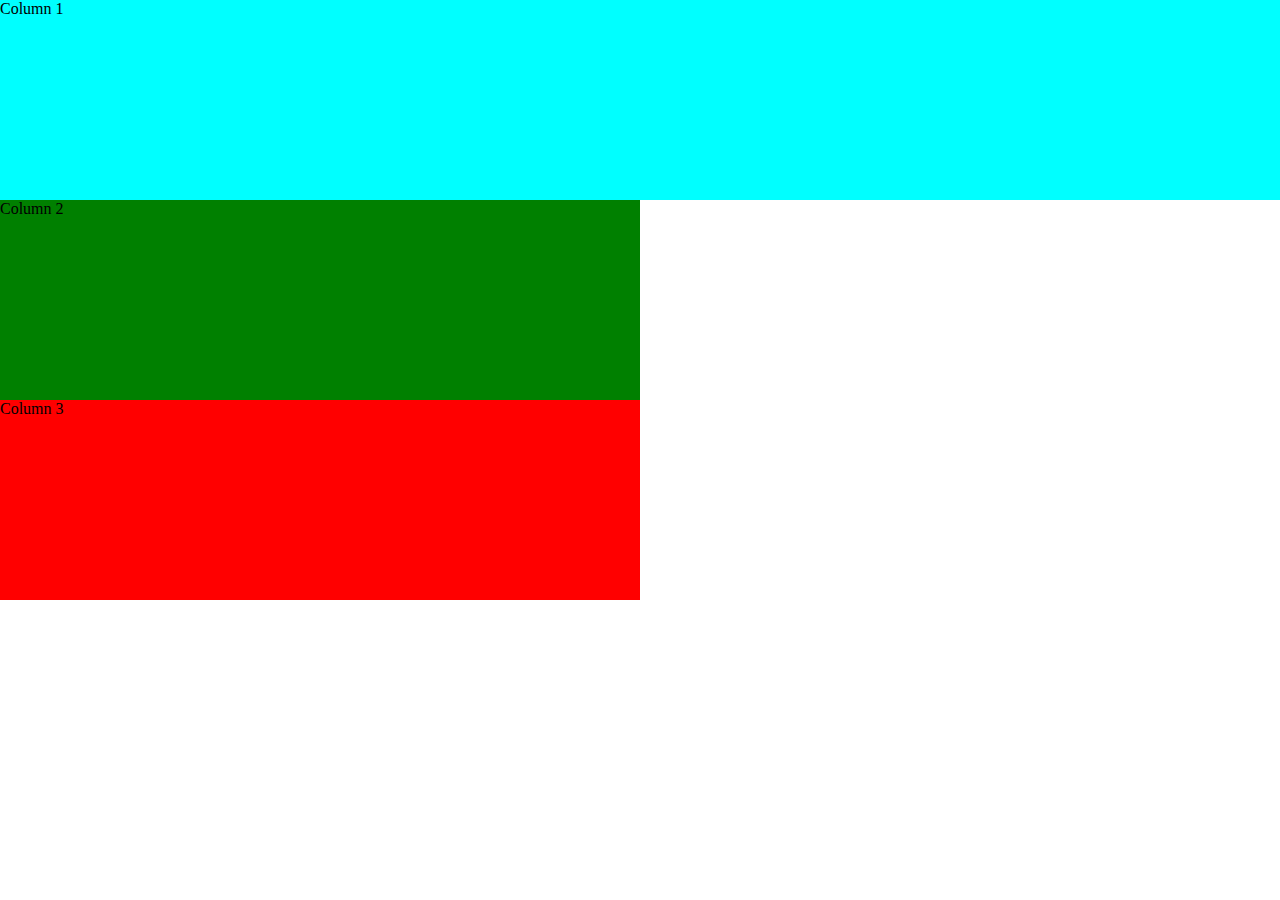
==== boot.html @ aea086d0 "Add" ====
<!DOCTYPE html>
<html lang="en">

<head>
    <meta charset="UTF-8">
    <meta http-equiv="X-UA-Compatible" content="IE=edge">
    <meta name="viewport" content="width=device-width, initial-scale=1.0">
    <link rel="preconnect" href="https://fonts.gstatic.com">
    <link href="https://fonts.googleapis.com/css2?family=Open+Sans:wght@300&display=swap" rel="stylesheet">
    <link rel="stylesheet" href="https://cdnjs.cloudflare.com/ajax/libs/font-awesome/5.15.3/css/all.min.css"
        integrity="sha512-iBBXm8fW90+nuLcSKlbmrPcLa0OT92xO1BIsZ+ywDWZCvqsWgccV3gFoRBv0z+8dLJgyAHIhR35VZc2oM/gI1w=="
        crossorigin="anonymous" />
    <link href="https://cdn.jsdelivr.net/npm/bootstrap@5.0.0-beta3/dist/css/bootstrap.min.css" rel="stylesheet"
        integrity="sha384-eOJMYsd53ii+scO/bJGFsiCZc+5NDVN2yr8+0RDqr0Ql0h+rP48ckxlpbzKgwra6" crossorigin="anonymous">
    <link rel="preconnect" href="https://fonts.gstatic.com">
    <link href="https://fonts.googleapis.com/css2?family=Lato&family=Roboto+Condensed:wght@700&display=swap">
    <link href="https://fonts.googleapis.com/css2?family=Fjalla+One&display=swap" rel="stylesheet">
    <link href="assets/css/style.css" rel="stylesheet">
    <title>GaSHi</title>
</head>

 
<body>

    <div class="container-md">
        <div class="row">
          <div class="col col-md-12">
            Column 1
          </div>
          <div class="col col-md-6 green">
            Column 2 
          </div>
          <div class="col col-md-6 red">
            Column 3
          </div>
          
        </div>
      </div>


    </body>
    
    </html>
---- assets/css/style.css ----
@import url('https://fonts.googleapis.com/css2?family=Open+Sans:wght@300&display=swap');
@import url('https://fonts.googleapis.com/css2?family=Lato&family=Roboto+Condensed:wght@700&display=swap');
@import url('https://fonts.googleapis.com/css2?family=Fjalla+One&display=swap');


* {
    border: 0;
    margin: 0;
    padding: 0;
    box-sizing: border-box;
}

body {
    background-color: black;
    background: url("assets/images/back1.jpg") no-repeat center center fixed; 
    -webkit-background-size: cover;
    -moz-background-size: cover;
    -o-background-size: cover;
    background-size: cover;
}

/*..........................................FORM*/

.form {
    margin-top: 200px;
    margin-left: 350px;
    position: absolute;
    
    color:rgb(192, 250, 250);
    background-color: rgba(240, 207, 208, 0.1);
    border: 1px solid white;

    box-sizing: border-box;
    width: 350px;
    height: 200px;   

    padding: 10px 0 10px 0;
 }

 .email, .name, .send {
    display: block;
    padding-left: 10px;
 }

 .legend {
     text-transform: uppercase;
     font-size: 100%;
     margin-left: 10px;
 }

 .send {
     margin-top: 15px;
     margin-left: 10px;
     background-color: rosybrown;
     opacity: 0.6;
     color:rgb(192, 250, 250);
     text-transform: uppercase;
     text-align: auto;
 }

 .send:hover {
    background-color: rosybrown;
    opacity: 0.9;
 }

 #name-field, #email-field {
     margin-left: 10px;
     background-color: rgb(192, 250, 250);
     opacity: 0.4;
     color: black;
 }

#menu {
    list-style-type: none;
    text-transform: uppercase;
    margin-right: 100px;
    position: fixed;
}

#menu li {
    float: right;
}

#menu a {
    text-decoration: none;
    color: rgb(192, 250, 250);
    letter-spacing: 4px;
    margin-left: 20px;
    font-weight: 100;
    font-size: 100%;
    font-family: 'Fjalla One', sans-serif;
    display: inline-block;
}

 #active {
    border-bottom: 1px solid rgb(192, 250, 250);
}

#menu a:hover {
   color: rosybrown;
}

.mobile {
    display: none;
}

/*..................................ALBUM COVER*/

#album-cover {
    background-color: rgba(240, 207, 208, 0.3);

    font-size: 140%;
    text-transform: uppercase;
    letter-spacing: 3px;
    text-align: center;

    width: 200px;
    height: 200px;
    padding-top: 50px;
    padding-bottom: 30px;
    padding-left: auto;
    padding-right: auto;
    margin: 0;
    border-radius: 50%;

    position: fixed;

    bottom: 20px;
    right: 90px;

    animation-name: gashi-zoom;
    animation-fill-mode: forwards;
    animation-duration: 4s;
}

@keyframes gashi-zoom {
    from {
        transform: scale(0);
    }

    to {
        transform: scale(1);
    }
}

span {
    color: white;
    font-weight: bolder;
}


/*...................................GALLERY*/

.horizontal-slider {
    display: block;
    width: 50%;
    overflow-x: scroll;
    margin-top: 150px;
    box-sizing: border-box;
    position: fixed;
    margin-left: 350px;
    align-items: center;
}

.slider-container {
    display: block;
    white-space: nowrap;
}

.item {
    display: inline-block;
    margin-right: 10px;
}

.item img {
    width: 300px;
    height: 400px;
    object-fit: cover;
}

.item-14 {
    margin-right: 0;
}

.horizontal_slider::-webkit-scrollbar {
    scrollbar-width: 5px;
  }
   
.horizontal_slider::-webkit-scrollbar-track {
    background: rosybrown;
  }
  
.horizontal_slider::-webkit-scrollbar-thumb {
    background: rgb(192, 250, 250);
  }
  
.horizontal_slider::-webkit-scrollbar-thumb:hover {
    background: rgb(240, 207, 208);
  }


/*.........................................TOUR*/

#tour {
    margin-left: 250px;
    margin-top: 100px;
    padding-left: 20px;
    padding-top: 20px;
    padding-bottom: 20px;
    
    color:rgb(192, 250, 250);
    
    position: fixed;
    overflow-y: auto;

    box-sizing: border-box;
    width: 7000px;
    height: 400px;  
    
    text-transform: uppercase;
}

    

.date, .venue, .city {
    display: inline-block;
    padding-right: 30px;
    padding-left: 30px;
    padding-top: 30px;
    background-color: rgba(240, 207, 208, 0.1);
    font-family: 'Fjalla One', sans-serif;
    letter-spacing: 3px;
    border-radius: 5%;
   
}


/*.....................................SCROLLBAR*/

::-webkit-scrollbar {
    width: 5px;
  }
  
  ::-webkit-scrollbar-track {
    background: rosybrown;
  }
  
  ::-webkit-scrollbar-thumb {
    background: rgb(192, 250, 250);
  }
  
  ::-webkit-scrollbar-thumb:hover {
    background: rgb(240, 207, 208);
  }


/*.......................................FOOTER*/


footer {
    
   position:fixed;
   bottom:0;
   width:100%;
   height:80px;
   text-align: center;
}


.foot li {
    color: rgb(192, 250, 250);
    display: inline-block;
    text-decoration: none;
    padding: 20px;
}

.foot a {
    text-decoration: none;
    color: rgb(192, 250, 250);
}

.foot i {
    font-size: 100%;
}



/*.......................................@MEDIA*/

@media screen and (max-width: 1396px) {
    body {
     background: url("assets/images/back3.jpg") no-repeat center center fixed; 
    -webkit-background-size: cover;
    -moz-background-size: cover;
    -o-background-size: cover;
     background-size: cover;
    }

    #album-cover {
        display: none;
    }
  
    .form {
        margin-top: 100px;
        margin-left: 350px;
        position: absolute;
    }

    .box {
        margin-left: 40px;
        margin-right: 40px;
        margin-top: 40px;
    }
    
    .box img {
        width: 700px;
        height: auto;
        object-fit: cover;
    }
}


@media screen and (max-width: 943px) {

    #album-cover {
        display: none;
    }

    .form {
        display: none;
    }

    .item {
        display: block;
        margin-bottom: 10px;
    }
    
    .item img {
        width: 300px;
        height: 400px;
        object-fit: cover;
    }

    .mobile-gallery {
    display: block;
    width: 80%;
    overflow-y: scroll;
    margin-top: 150px;
    box-sizing: border-box;
    position: absolute;
    margin-left: 50px;
    margin-right: 50px;
    align-items: center;
    width: 80vw;
}

    .item {
        display: block;
        margin-right: 10px;
    }

    ::-webkit-scrollbar {
        display: none;
      }
}

@media screen and (max-width: 800px) {
    body {
    background-color: black;
    background: url("assets/images/back2.jpg") no-repeat center center fixed; 
    -webkit-background-size: cover;
    -moz-background-size: cover;
    -o-background-size: cover;
     background-size: cover;
    }

    #menu li {
        float: right;
    }

    #menu a {
        font-size: 110%;
        letter-spacing: 2px;
        margin-left: 5px;
        padding-top: 15%;
        display: inline-block;
    }

    #album-cover {
        display: none;
    }

    .horizontal-slider {
        display: none;
    }

    .mobile-gallery {
        display: block;
        width: 100%;
        overflow-y: scroll;
        margin-top: 50px;
        box-sizing: border-box;
        position: absolute;
        margin-left: 50px;
        margin-right: 50px;
        align-items: center;
        width: 80vw;
    }
    
    .item {
        display: block;
        margin-right: 10px;
    }

    ::-webkit-scrollbar {
        display: none;
    }
    }


/*............BOOT............*/

.container-md {
    
    border:0;
    margin: 0;
    padding: 0;
}

.row {
    display: inline;
}

.col {
    border: 1px;
    background-color: aqua;
    height: 200px;
    width: 50%;
    display: block;
}

.col-md-12 {
    width: 100%;
}

.red {
    background-color: red;
    width: auto;
}

.green {
    width: 100%;
    background-color: green;
}


@media screen and (min-width: 800px) {
    .row {
        display: inline;
    }

    .green {
        width: 50%;
}
    .red {
        width: 50%;
    
    }


    }
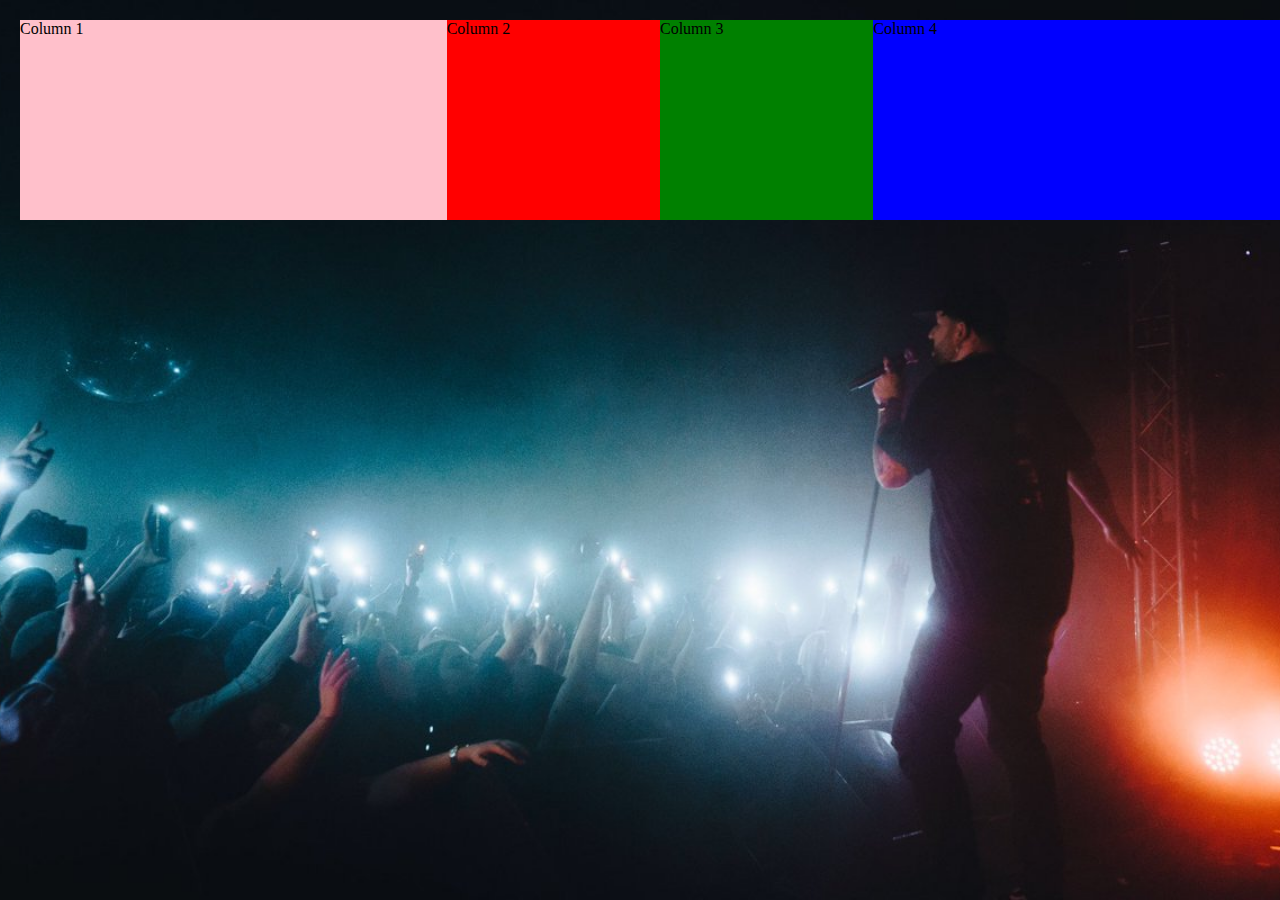
==== commit 4ed62859: "Add new layout" ====
--- a/boot.html
+++ b/boot.html
@@ -22,21 +22,28 @@
  
 <body>
 
-    <div class="container-md">
+    
+<header>
+    
+</header>
+
+    <div class="container-lg no-gutters">
         <div class="row">
-          <div class="col col-md-12">
+          <div class="col col-lg-12 col-md-12 one">
             Column 1
           </div>
-          <div class="col col-md-6 green">
+          <div class="col col-lg-6 col-md-6  two">
             Column 2 
           </div>
-          <div class="col col-md-6 red">
+          <div class="col col-lg-6 col-md-6 three">
             Column 3
           </div>
-          
+          <div class="col col-lg-12 col-md-12 four">
+            Column 4
+            </div>
         </div>
-      </div>
-
+    </div>
+     
 
     </body>
     
--- a/assets/css/style.css
+++ b/assets/css/style.css
@@ -12,7 +12,7 @@
 
 body {
     background-color: black;
-    background: url("assets/images/back1.jpg") no-repeat center center fixed; 
+    background: url("../images/back1.jpg") no-repeat center center fixed; 
     -webkit-background-size: cover;
     -moz-background-size: cover;
     -o-background-size: cover;
@@ -69,6 +69,9 @@
      opacity: 0.4;
      color: black;
  }
+
+
+/*......................................NAV BAR*/
 
 #menu {
     list-style-type: none;
@@ -100,9 +103,6 @@
    color: rosybrown;
 }
 
-.mobile {
-    display: none;
-}
 
 /*..................................ALBUM COVER*/
 
@@ -287,140 +287,11 @@
 
 /*.......................................@MEDIA*/
 
-@media screen and (max-width: 1396px) {
-    body {
-     background: url("assets/images/back3.jpg") no-repeat center center fixed; 
-    -webkit-background-size: cover;
-    -moz-background-size: cover;
-    -o-background-size: cover;
-     background-size: cover;
-    }
-
-    #album-cover {
-        display: none;
-    }
-  
-    .form {
-        margin-top: 100px;
-        margin-left: 350px;
-        position: absolute;
-    }
-
-    .box {
-        margin-left: 40px;
-        margin-right: 40px;
-        margin-top: 40px;
-    }
-    
-    .box img {
-        width: 700px;
-        height: auto;
-        object-fit: cover;
-    }
-}
-
-
-@media screen and (max-width: 943px) {
-
-    #album-cover {
-        display: none;
-    }
-
-    .form {
-        display: none;
-    }
-
-    .item {
-        display: block;
-        margin-bottom: 10px;
-    }
-    
-    .item img {
-        width: 300px;
-        height: 400px;
-        object-fit: cover;
-    }
-
-    .mobile-gallery {
-    display: block;
-    width: 80%;
-    overflow-y: scroll;
-    margin-top: 150px;
-    box-sizing: border-box;
-    position: absolute;
-    margin-left: 50px;
-    margin-right: 50px;
-    align-items: center;
-    width: 80vw;
-}
-
-    .item {
-        display: block;
-        margin-right: 10px;
-    }
-
-    ::-webkit-scrollbar {
-        display: none;
-      }
-}
-
-@media screen and (max-width: 800px) {
-    body {
-    background-color: black;
-    background: url("assets/images/back2.jpg") no-repeat center center fixed; 
-    -webkit-background-size: cover;
-    -moz-background-size: cover;
-    -o-background-size: cover;
-     background-size: cover;
-    }
-
-    #menu li {
-        float: right;
-    }
-
-    #menu a {
-        font-size: 110%;
-        letter-spacing: 2px;
-        margin-left: 5px;
-        padding-top: 15%;
-        display: inline-block;
-    }
-
-    #album-cover {
-        display: none;
-    }
-
-    .horizontal-slider {
-        display: none;
-    }
-
-    .mobile-gallery {
-        display: block;
-        width: 100%;
-        overflow-y: scroll;
-        margin-top: 50px;
-        box-sizing: border-box;
-        position: absolute;
-        margin-left: 50px;
-        margin-right: 50px;
-        align-items: center;
-        width: 80vw;
-    }
-    
-    .item {
-        display: block;
-        margin-right: 10px;
-    }
-
-    ::-webkit-scrollbar {
-        display: none;
-    }
-    }
 
 
 /*............BOOT............*/
 
-.container-md {
+.container-lg {
     
     border:0;
     margin: 0;
@@ -432,41 +303,72 @@
 }
 
 .col {
-    border: 1px;
-    background-color: aqua;
+    background-color: rgba(177, 245, 245, 0,9);
+    z-index: 1;
     height: 200px;
     width: 50%;
     display: block;
 }
 
-.col-md-12 {
+.one {
     width: 100%;
-}
-
-.red {
+    background-color: pink;
+}
+
+.two {
     background-color: red;
-    width: auto;
-}
-
-.green {
+    width: 100%;
+}
+
+.three {
     width: 100%;
     background-color: green;
 }
 
+.four {
+    width: 100%;
+    background-color: blue;
+}
+
 
 @media screen and (min-width: 800px) {
     .row {
-        display: inline;
-    }
-
-    .green {
+        display: flex;
+        width: 100vw;
+    }
+
+    .row .one {
+        width: 100%;
+        background-color: pink;
+        
+    }
+    
+    .row .two {
+        background-color: red;
         width: 50%;
-}
-    .red {
+        
+       
+    }
+    
+    .row .three {
         width: 50%;
-    
-    }
-
-
-    }
-
+        background-color: green;
+        
+    }
+    
+    .row .four {
+        width: 100%;
+        background-color: blue;
+        
+    }
+
+    .container-lg {
+        margin: 20px;
+        border: 0;
+        padding: 0; 
+      
+    }
+
+
+    }
+
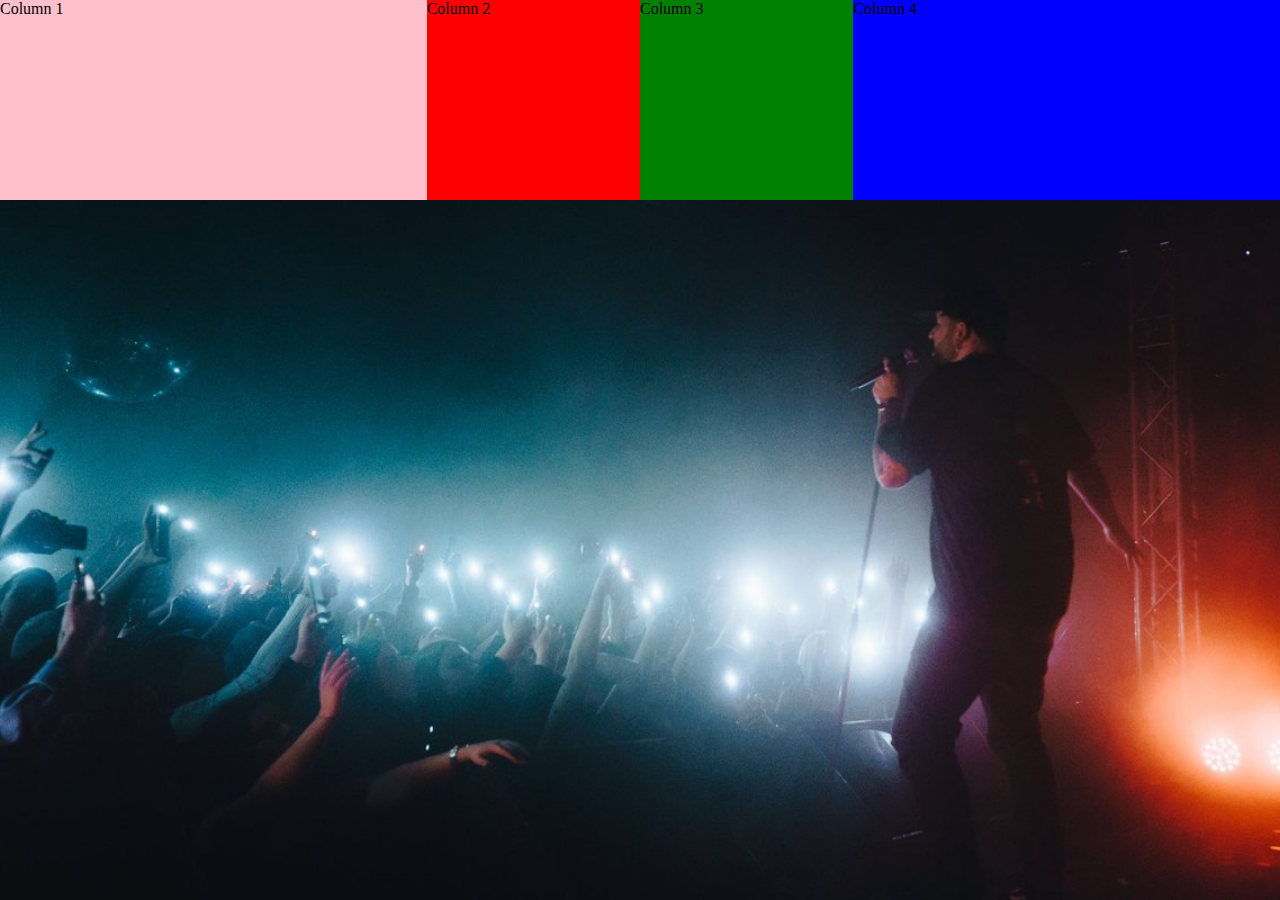
==== commit 805da45d: "Add and style menu" ====
--- a/boot.html
+++ b/boot.html
@@ -27,7 +27,7 @@
     
 </header>
 
-    <div class="container-lg no-gutters">
+    <div class="container no-gutters">
         <div class="row">
           <div class="col col-lg-12 col-md-12 one">
             Column 1
--- a/assets/css/style.css
+++ b/assets/css/style.css
@@ -291,7 +291,7 @@
 
 /*............BOOT............*/
 
-.container-lg {
+.container {
     
     border:0;
     margin: 0;
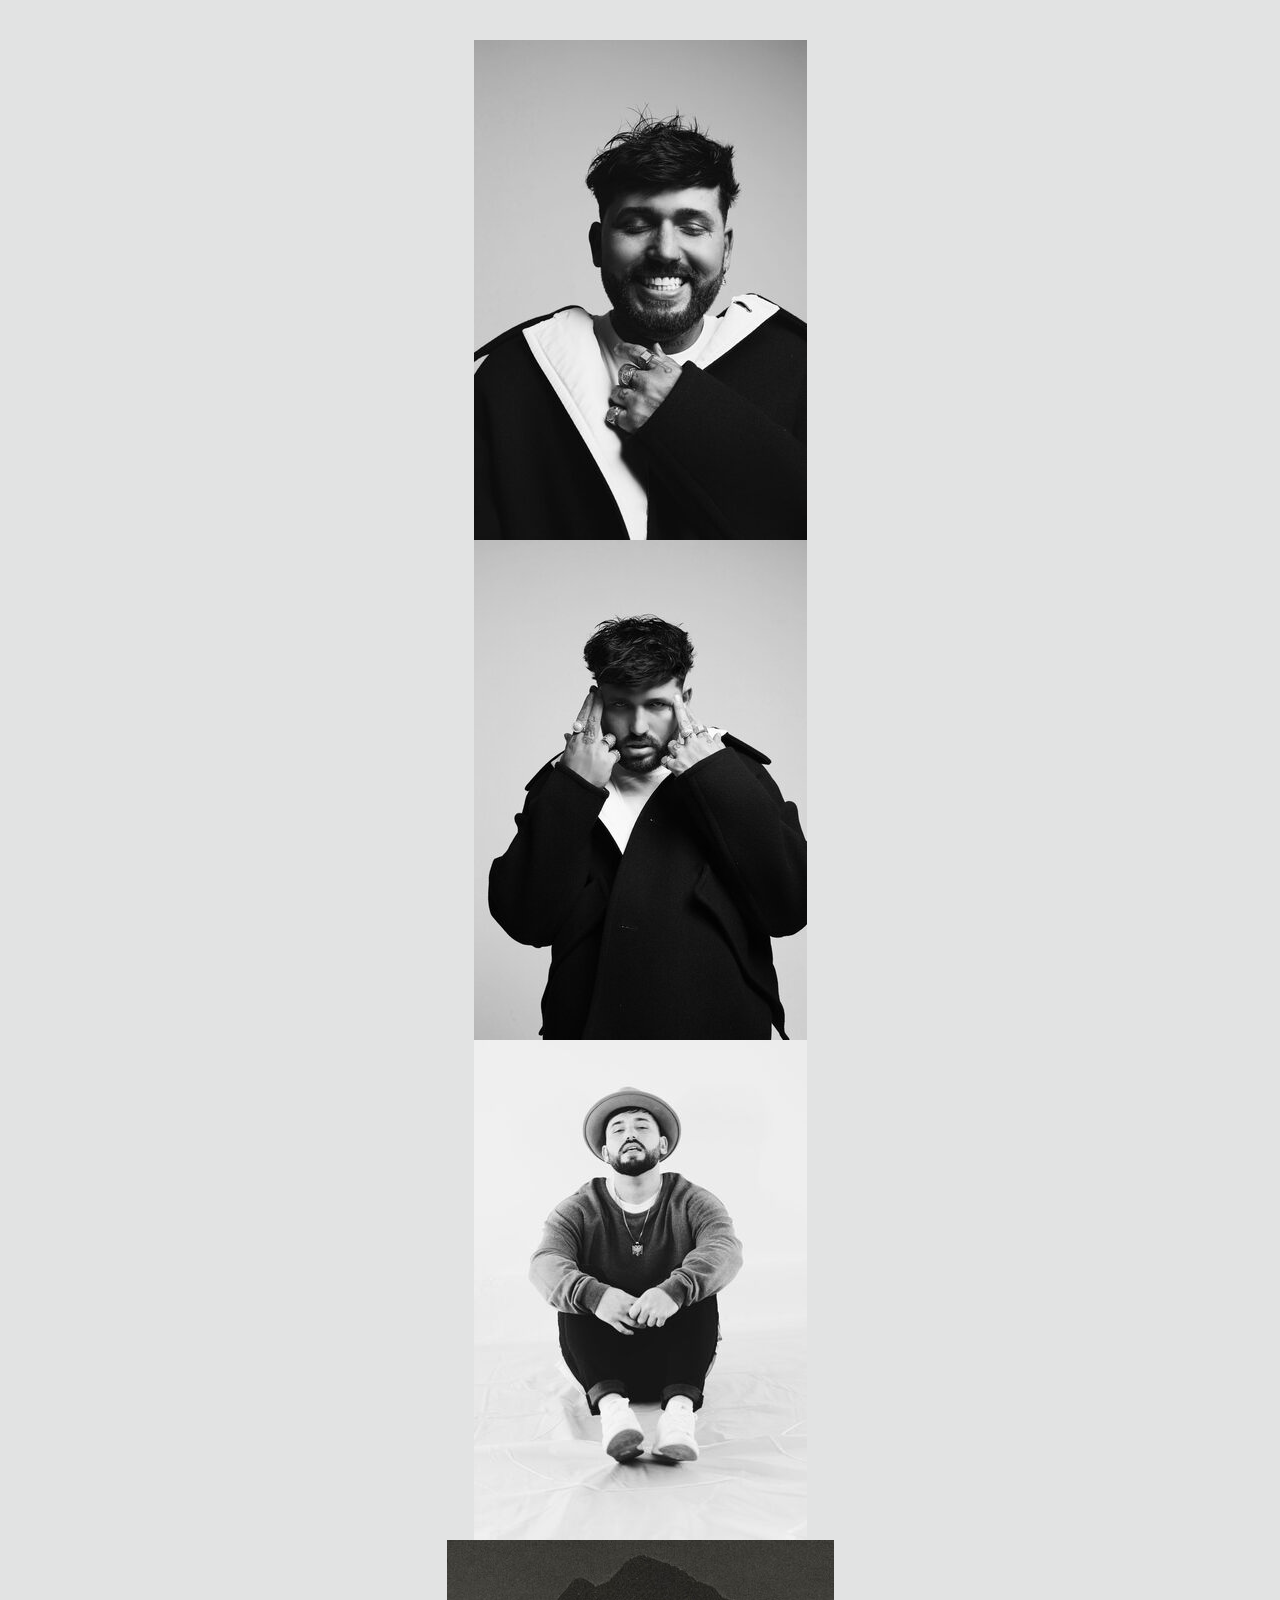
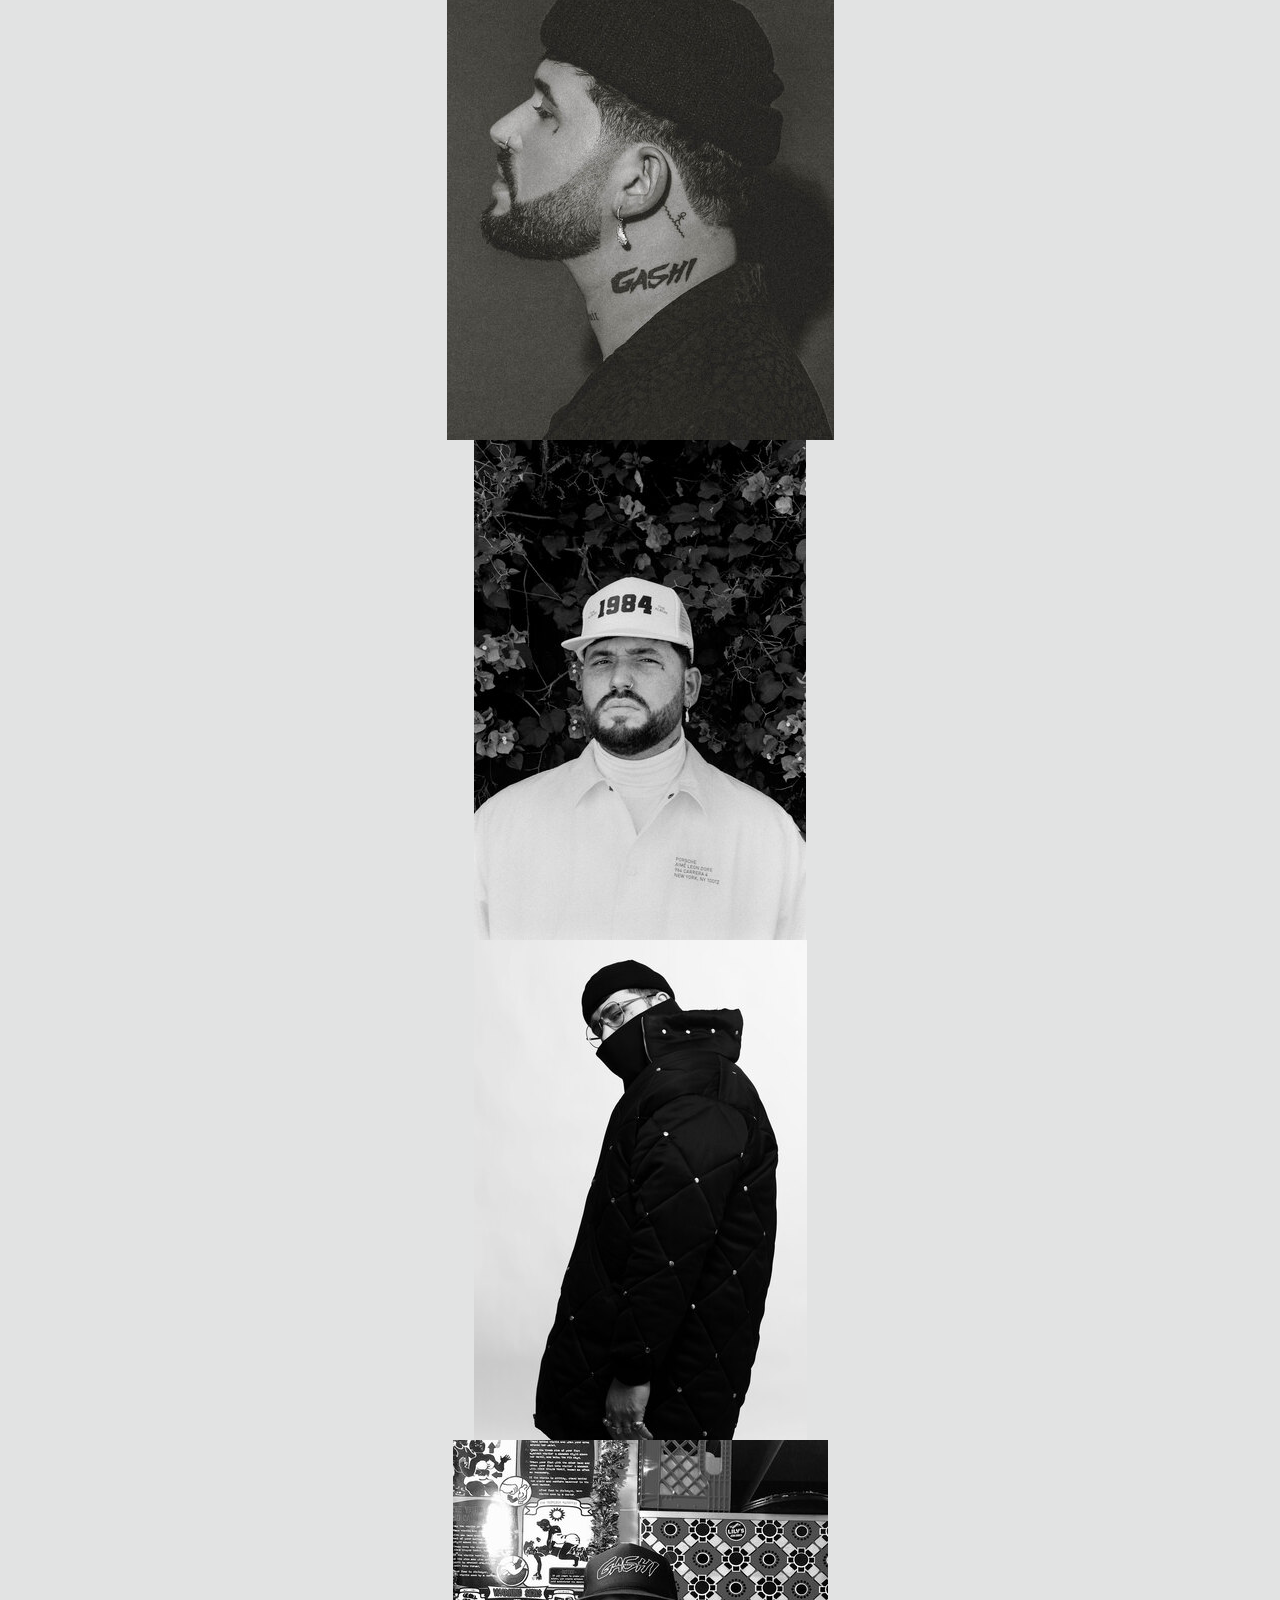
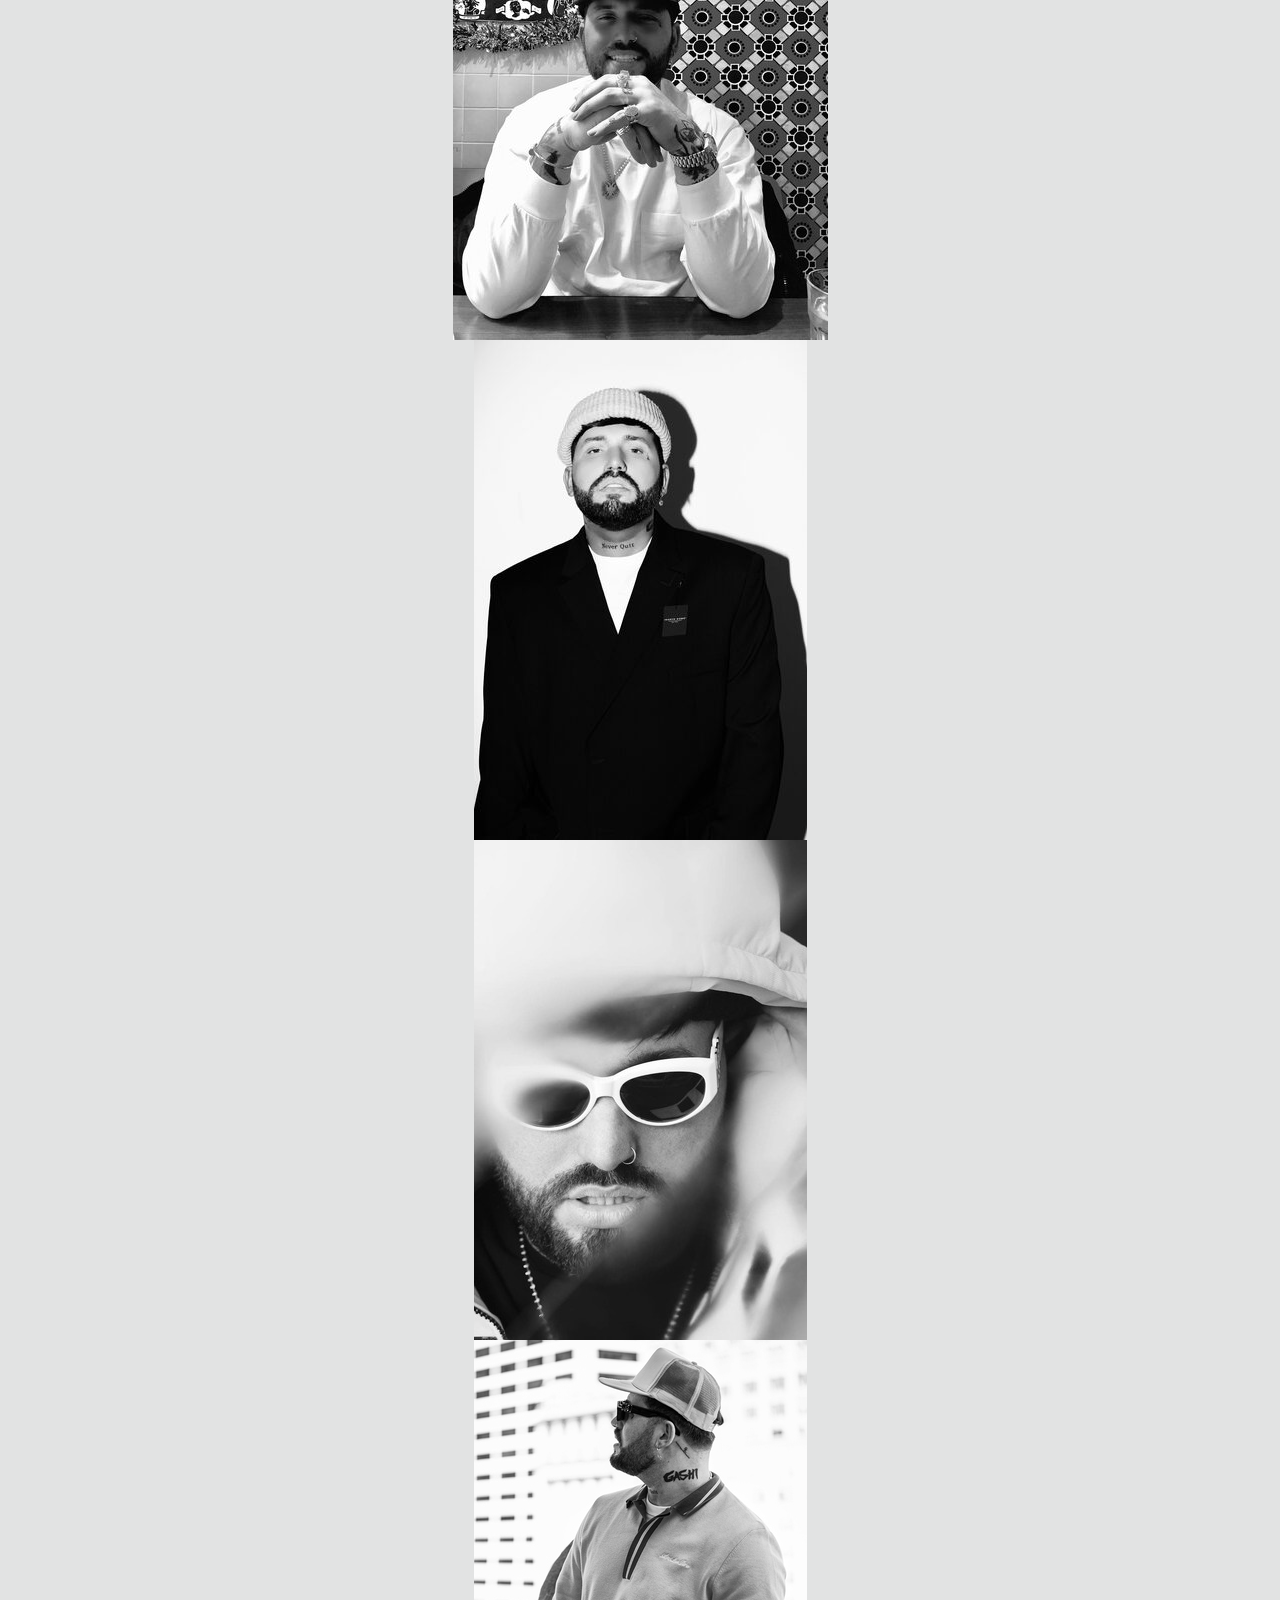
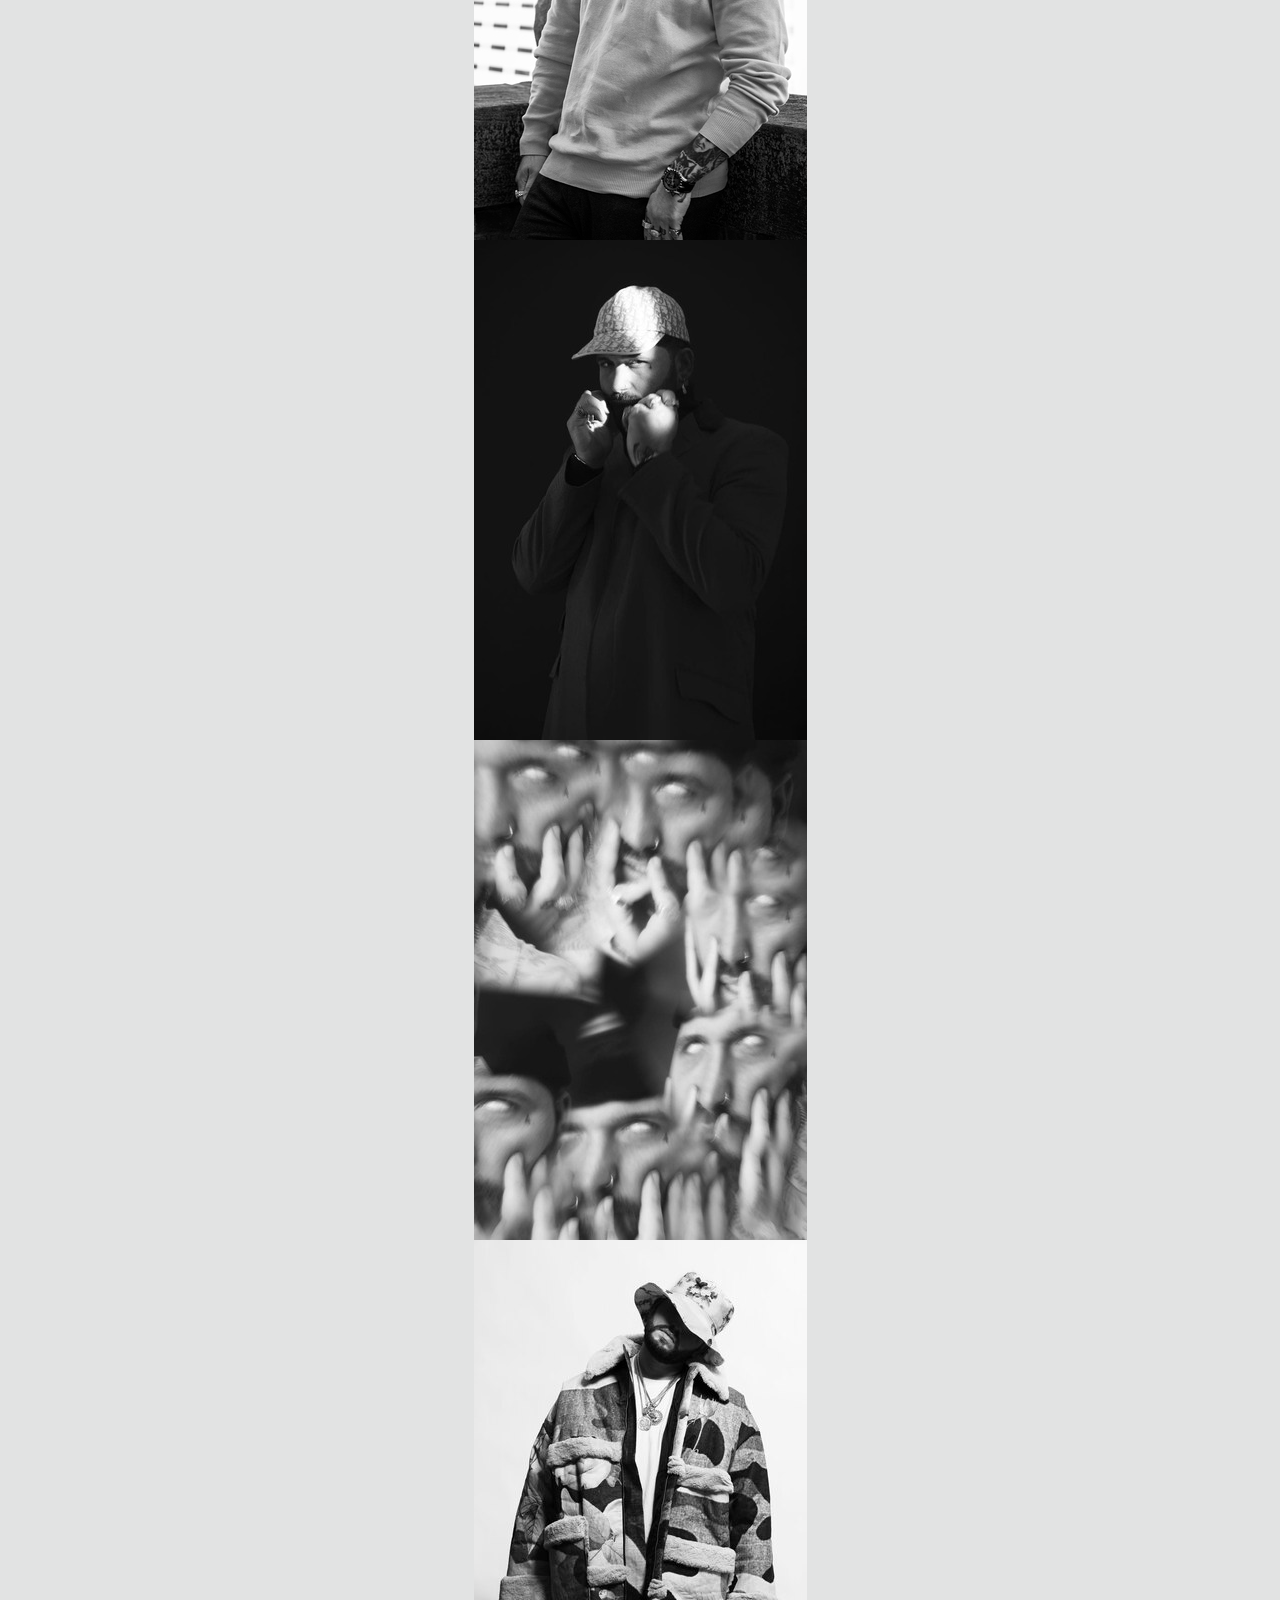
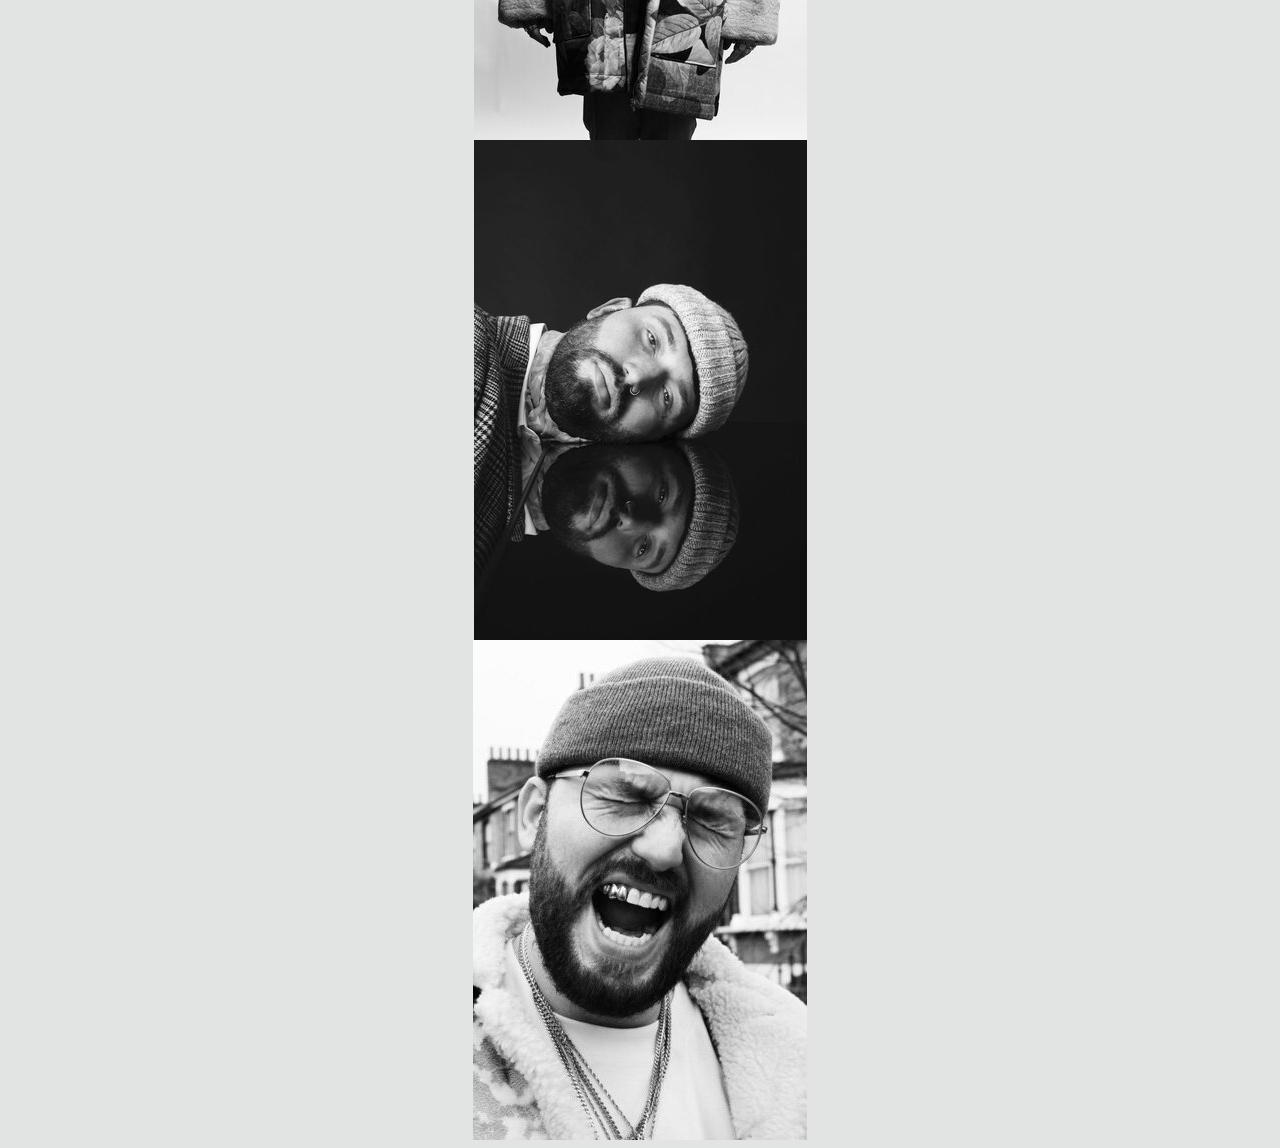
==== commit e57ef01a: "Update gallery" ====
--- a/boot.html
+++ b/boot.html
@@ -21,30 +21,55 @@
 
  
 <body>
-
-    
-<header>
-    
-</header>
-
-    <div class="container no-gutters">
-        <div class="row">
-          <div class="col col-lg-12 col-md-12 one">
-            Column 1
-          </div>
-          <div class="col col-lg-6 col-md-6  two">
-            Column 2 
-          </div>
-          <div class="col col-lg-6 col-md-6 three">
-            Column 3
-          </div>
-          <div class="col col-lg-12 col-md-12 four">
-            Column 4
-            </div>
-        </div>
+  <div class="container">
+    <div class="row">
+      <div class="col-md-6 col-lg-4">
+        <img src="assets/images/1.jpg" class="img-fluid max-width: 100% shadow-1-strong rounded mb-4 mx2"  alt="Image of Gashi"/>
+      </div>
+      <div class="col-md-6 col-lg-4">
+        <img src="assets/images/2.jpg" class="img-fluid max-width: 100% shadow-1-strong rounded mb-4 mx2" alt="Image of Gashi"/>
+      </div>
+      <div class="col-md-6 col-lg-4">
+        <img src="assets/images/3.jpg" class="img-fluid max-width: 100% shadow-1-strong rounded mb-4 mx2" alt="Image of Gashi"/>
+      </div>
+      <div class="col-md-6 col-lg-4">
+        <img src="assets/images/4.jpg" class="img-fluid max-width: 100% shadow-1-strong rounded mb-4 mx2"  alt="Image of Gashi"/>
+      </div>
+      <div class="col-md-6 col-lg-4">
+        <img src="assets/images/5.jpg" class="img-fluid max-width: 100% shadow-1-strong rounded mb-4 mx2"  alt="Image of Gashi"/>
+      </div>
+      <div class="col-md-6 col-lg-4">
+        <img src="assets/images/6.jpg" class="img-fluid max-width: 100% shadow-1-strong rounded mb-4 mx2"  alt="Image of Gashi"/>
+      </div>
+      <div class="col-md-6 col-lg-4">
+        <img src="assets/images/7.jpg" class="img-fluid max-width: 100% shadow-1-strong rounded mb-4 mx2"  alt="Image of Gashi"/>
+      </div>
+      <div class="col-md-6 col-lg-4">
+        <img src="assets/images/8.jpg" class="img-fluid max-width: 100% shadow-1-strong rounded mb-4 mx2"  alt="Image of Gashi"/>
+      </div>
+      <div class="col-md-6 col-lg-4">
+        <img src="assets/images/9.jpg" class="img-fluid max-width: 100% shadow-1-strong rounded mb-4 mx2"  alt="Image of Gashi"/>
+      </div>
+      <div class="col-md-6 col-lg-4">
+        <img src="assets/images/10.jpg" class="img-fluid max-width: 100% shadow-1-strong rounded mb-4 mx2"  alt="Image of Gashi"/>
+      </div>
+      <div class="col-md-6 col-lg-4">
+        <img src="assets/images/11.jpg" class="img-fluid max-width: 100% shadow-1-strong rounded mb-4 mx2"  alt="Image of Gashi"/>
+      </div>
+      <div class="col-md-6 col-lg-4">
+        <img src="assets/images/12.jpg" class="img-fluid max-width: 100% shadow-1-strong rounded mb-4 mx2"  alt="Image of Gashi"/>
+      </div>
+      <div class="col-md-6 col-lg-4">
+        <img src="assets/images/13.jpg" class="img-fluid max-width: 100% shadow-1-strong rounded mb-4 mx2"  alt="Image of Gashi"/>
+      </div>
+      <div class="col-md-6 col-lg-4">
+        <img src="assets/images/14.jpg" class="img-fluid max-width: 100% shadow-1-strong rounded mb-4 mx2"  alt="Image of Gashi"/>
+      </div>
+      <div class="col-md-6 col-lg-4">
+        <img src="assets/images/15.jpg" class="img-fluid max-width: 100% shadow-1-strong rounded mb-4 mx2"  alt="Image of Gashi"/>
+      </div>
     </div>
-     
-
+  </div>
     </body>
     
     </html>--- a/assets/css/style.css
+++ b/assets/css/style.css
@@ -1,374 +1,358 @@
-@import url('https://fonts.googleapis.com/css2?family=Open+Sans:wght@300&display=swap');
-@import url('https://fonts.googleapis.com/css2?family=Lato&family=Roboto+Condensed:wght@700&display=swap');
-@import url('https://fonts.googleapis.com/css2?family=Fjalla+One&display=swap');
+@import url('https://fonts.googleapis.com/css2?family=Bubbler+One&display=swap');
+@import url('https://fonts.googleapis.com/css2?family=Open+Sans&display=swap');
 
 
 * {
-    border: 0;
+  box-sizing: border-box;
+}
+
+body {
+  background-color: rgba(112, 113, 114, 0.2);
+}
+
+/*--------------------------------------------HEADING*/
+
+header {
     margin: 0;
-    padding: 0;
-    box-sizing: border-box;
-}
-
-body {
-    background-color: black;
-    background: url("../images/back1.jpg") no-repeat center center fixed; 
-    -webkit-background-size: cover;
-    -moz-background-size: cover;
-    -o-background-size: cover;
+}
+
+.heading {
+    margin-left: 50px;
+}
+
+.logo {
+    background: url("../images/bw4.jpg");
+    background-position: center;
+    background-repeat: no-repeat;
     background-size: cover;
-}
-
-/*..........................................FORM*/
-
-.form {
-    margin-top: 200px;
-    margin-left: 350px;
-    position: absolute;
+    min-height: 360px;
+}
+
+.bg-color {
+    background-color: #f8f1f1;
+    min-height: 360px;
+    font-family: 'Bubbler One', sans-serif;
+}
+
+.elevators-cover {
+    background-image: url("../images/back1.jpg");
+    -webkit-filter: grayscale(100%); 
+    filter: grayscale(100%);
+    background-repeat: no-repeat;
+    background-position: center;
+    background-size: cover;
+    opacity: 0.9;
+    margin: 0;
+} 
+
+.elevators {
+    font-family: 'Bubbler One', sans-serif;
+    font-weight: 100;
+    font-size: 3rem;
+    margin: 20px;
+    color: #fff;
+    filter: alpha(opacity=100);
+    opacity: 1;
+}
+
+.color-menu {
+  background-color: rgba(112, 113, 114, 0.2);
+    height: 40px;
+    align-items: center;
+}
+
+.row {
+    --bs-gutter-x: 0;
+}
+
+.menucontainer {
+    font-size: 0;
+    height: auto;
+    margin: 0;
+}
+
+#nav li {
+    font-size: 1.5rem;
+    text-align: center;
     
-    color:rgb(192, 250, 250);
-    background-color: rgba(240, 207, 208, 0.1);
-    border: 1px solid white;
-
-    box-sizing: border-box;
-    width: 350px;
-    height: 200px;   
-
-    padding: 10px 0 10px 0;
+}
+
+#nav li a {
+    text-decoration: none;
+    color: black;
+    text-transform: uppercase;
+    padding-left: 0;
+    margin-top: 5px;
+    margin-bottom: 5px;
+    font-family: 'Bubbler One', sans-serif;
+    letter-spacing: 3px;
+}
+
+.hvr-sweep-to-bottom:before {
+    background: rgba(188, 143, 143, .3);
+    height: 2rem;
+}
+
+.hvr-sweep-to-top:before {
+    background: rgba(188, 143, 143, .3);
+    height: 2rem;
+}
+
+
+.list-inline-item:not(:last-child) {
+   margin: 0;
+}
+
+.active {
+  font-weight: 700;
+}
+
+
+/*.......................................GALLERY*/
+
+.container {
+  margin-top: 40px;
+}
+
+.container .row {
+  max-width: 100vw;
+  margin: auto;
+  align-items: center;
+} 
+
+.mb-4 {
+  margin: auto;
+  display: block;
+}
+
+
+/*.......................................FOOTER*/
+
+ 
+ footer {
+    background-color: none;
+    min-height: 30px;
+    position: fixed;
+    bottom:0;
+    right: 0;
+    margin-top: 80px;
+}
+
+.col-footer {
+ display: inline-block;
+}
+
+.foot a {
+    padding-right: 10px;
+    color: #fff;
+    float: right;
+}
+
+
+ /*.........................................TOUR*/
+
+ .wrapper {
+    display: grid;
+    grid-template-columns: repeat(1, 1fr);
+    grid-auto-rows: 1fr;
+    row-gap: 1px;
+    height: 100vh;
+    width: 40vw;
+    margin: auto;
+  }
+
+  .box {
+      background-color: rgba(82, 82, 82, .3);
+      text-align: center;
+      font-family: 'Bubbler One', sans-serif;
+      letter-spacing: 3px;
+      text-transform: uppercase;
+      font-weight: 200;
+      margin-top: 20px;
+      vertical-align: auto;
+      
+  }
+
+  .wrapper span {
+      font-weight: 900; 
+  }
+
+ 
+  .box1 {
+    grid-column: 1;
+    grid-row: 1;
+  }
+
+  .box2 {
+    grid-column: 1;
+    grid-row: 2;
+  }
+
+  .box3 {
+    grid-column: 1;
+    grid-row: 3;
+  }
+
+  .box4 {
+    grid-column: 1;
+    grid-row: 4;
+  }
+  .box5 {
+    grid-column: 1;
+    grid-row: 5;
+  }
+
+  .box6 {
+    grid-column: 1;
+    grid-row: 6;
+  }
+
+  .box7 {
+    grid-column: 1;
+    grid-row: 7;
+  }
+
+  .box8 {
+    grid-column: 1;
+    grid-row: 8;
+  }
+
+  .box9 {
+    grid-column: 1;
+    grid-row: 9;
+  }
+  .box10 {
+    grid-column: 1;
+    grid-row: 10;
+  }
+
+  .box11 {
+    grid-column: 1;
+    grid-row: 11;
+  }
+
+  .box12 {
+    grid-column: 1;
+    grid-row: 12;
+  }
+
+  .box13 {
+    grid-column: 1;
+    grid-row: 13;
+    
+  }
+
+  .date {
+    margin-top: 10px;
+    margin-bottom: 10px;
+    text-align: center;
+    font-size: 1rem;
+}
+
+ /*......................................CONTACT*/
+
+ .contact-form {
+  width: 60vw;
+  margin: auto;
+  margin-top: 20px;
+  font-family: 'Bubbler One', sans-serif;
  }
 
- .email, .name, .send {
-    display: block;
-    padding-left: 10px;
+ .form-name {
+   font-weight: 700;
  }
 
- .legend {
-     text-transform: uppercase;
-     font-size: 100%;
-     margin-left: 10px;
- }
-
- .send {
-     margin-top: 15px;
-     margin-left: 10px;
-     background-color: rosybrown;
-     opacity: 0.6;
-     color:rgb(192, 250, 250);
-     text-transform: uppercase;
-     text-align: auto;
- }
-
- .send:hover {
-    background-color: rosybrown;
-    opacity: 0.9;
- }
-
- #name-field, #email-field {
-     margin-left: 10px;
-     background-color: rgb(192, 250, 250);
-     opacity: 0.4;
-     color: black;
- }
-
-
-/*......................................NAV BAR*/
-
-#menu {
-    list-style-type: none;
-    text-transform: uppercase;
-    margin-right: 100px;
-    position: fixed;
-}
-
-#menu li {
-    float: right;
-}
-
-#menu a {
-    text-decoration: none;
-    color: rgb(192, 250, 250);
-    letter-spacing: 4px;
-    margin-left: 20px;
-    font-weight: 100;
-    font-size: 100%;
-    font-family: 'Fjalla One', sans-serif;
-    display: inline-block;
-}
-
- #active {
-    border-bottom: 1px solid rgb(192, 250, 250);
-}
-
-#menu a:hover {
-   color: rosybrown;
-}
-
-
-/*..................................ALBUM COVER*/
-
-#album-cover {
-    background-color: rgba(240, 207, 208, 0.3);
-
-    font-size: 140%;
-    text-transform: uppercase;
-    letter-spacing: 3px;
-    text-align: center;
-
-    width: 200px;
-    height: 200px;
-    padding-top: 50px;
-    padding-bottom: 30px;
-    padding-left: auto;
-    padding-right: auto;
-    margin: 0;
-    border-radius: 50%;
-
-    position: fixed;
-
-    bottom: 20px;
-    right: 90px;
-
-    animation-name: gashi-zoom;
-    animation-fill-mode: forwards;
-    animation-duration: 4s;
-}
-
-@keyframes gashi-zoom {
-    from {
-        transform: scale(0);
+.btn {
+  background: black;
+  color: #fff;
+  font-weight: 700;
+  border-width: 0;
+  margin-bottom: 80px;
+}
+
+.btn:hover {
+  background-color: rosybrown;
+}
+
+.form-updates {
+  
+  margin: auto;
+  margin-top: 50px;
+  color:black;
+  border: none;
+  text-align: center;
+  font-family: 'Bubbler One', sans-serif;
+  font-weight: 700;
+  box-sizing: border-box;
+  width: 350px;
+  height: 200px; 
+  border-radius: 10%;
+}
+
+.email, .name, .send {
+  display: block;
+  padding-left: 10px;
+  
+}
+
+.legend {
+  text-transform: uppercase;
+  
+  font-size: 100%;
+  margin-left: 10px;
+}
+
+.send {
+  margin-top: 15px;
+  margin-left: 10px;
+  background-color: black;
+  color:#fff;
+  text-transform: uppercase;
+  text-align: auto;
+  font-weight: 700;
+  border-radius: 10%;
+}
+
+.send:hover {
+ background-color: rosybrown;
+}
+
+#name-field, #email-field {
+  margin-left: 10px;
+  background-color: #fff;
+  color: black;
+  
+} 
+
+#name-field {
+  border-radius: 2%;
+  border: 1px rgba(82, 82, 82, .3);
+}
+
+#email-field {
+  border-radius: 5%;
+  border-width: 1px;
+  border-color: rgb(82, 82, 82);
+}
+
+@media screen and (max-width: 992px) {
+    .logo {
+        background-position: unset;
     }
-
-    to {
-        transform: scale(1);
+}
+
+@media screen and (max-width: 540px) {
+    .logo {
+        min-height: 480px;
     }
-}
-
-span {
-    color: white;
-    font-weight: bolder;
-}
-
-
-/*...................................GALLERY*/
-
-.horizontal-slider {
-    display: block;
-    width: 50%;
-    overflow-x: scroll;
-    margin-top: 150px;
-    box-sizing: border-box;
-    position: fixed;
-    margin-left: 350px;
-    align-items: center;
-}
-
-.slider-container {
-    display: block;
-    white-space: nowrap;
-}
-
-.item {
-    display: inline-block;
-    margin-right: 10px;
-}
-
-.item img {
-    width: 300px;
-    height: 400px;
-    object-fit: cover;
-}
-
-.item-14 {
-    margin-right: 0;
-}
-
-.horizontal_slider::-webkit-scrollbar {
-    scrollbar-width: 5px;
-  }
-   
-.horizontal_slider::-webkit-scrollbar-track {
-    background: rosybrown;
-  }
-  
-.horizontal_slider::-webkit-scrollbar-thumb {
-    background: rgb(192, 250, 250);
-  }
-  
-.horizontal_slider::-webkit-scrollbar-thumb:hover {
-    background: rgb(240, 207, 208);
-  }
-
-
-/*.........................................TOUR*/
-
-#tour {
-    margin-left: 250px;
-    margin-top: 100px;
-    padding-left: 20px;
-    padding-top: 20px;
-    padding-bottom: 20px;
+
+    .wrapper {
+        width: 100vw;
+      }
+
+    .contact-form {
+      width: 100vw;
+    }
+
     
-    color:rgb(192, 250, 250);
-    
-    position: fixed;
-    overflow-y: auto;
-
-    box-sizing: border-box;
-    width: 7000px;
-    height: 400px;  
-    
-    text-transform: uppercase;
-}
-
-    
-
-.date, .venue, .city {
-    display: inline-block;
-    padding-right: 30px;
-    padding-left: 30px;
-    padding-top: 30px;
-    background-color: rgba(240, 207, 208, 0.1);
-    font-family: 'Fjalla One', sans-serif;
-    letter-spacing: 3px;
-    border-radius: 5%;
-   
-}
-
-
-/*.....................................SCROLLBAR*/
-
-::-webkit-scrollbar {
-    width: 5px;
-  }
-  
-  ::-webkit-scrollbar-track {
-    background: rosybrown;
-  }
-  
-  ::-webkit-scrollbar-thumb {
-    background: rgb(192, 250, 250);
-  }
-  
-  ::-webkit-scrollbar-thumb:hover {
-    background: rgb(240, 207, 208);
-  }
-
-
-/*.......................................FOOTER*/
-
-
-footer {
-    
-   position:fixed;
-   bottom:0;
-   width:100%;
-   height:80px;
-   text-align: center;
-}
-
-
-.foot li {
-    color: rgb(192, 250, 250);
-    display: inline-block;
-    text-decoration: none;
-    padding: 20px;
-}
-
-.foot a {
-    text-decoration: none;
-    color: rgb(192, 250, 250);
-}
-
-.foot i {
-    font-size: 100%;
-}
-
-
-
-/*.......................................@MEDIA*/
-
-
-
-/*............BOOT............*/
-
-.container {
-    
-    border:0;
-    margin: 0;
-    padding: 0;
-}
-
-.row {
-    display: inline;
-}
-
-.col {
-    background-color: rgba(177, 245, 245, 0,9);
-    z-index: 1;
-    height: 200px;
-    width: 50%;
-    display: block;
-}
-
-.one {
-    width: 100%;
-    background-color: pink;
-}
-
-.two {
-    background-color: red;
-    width: 100%;
-}
-
-.three {
-    width: 100%;
-    background-color: green;
-}
-
-.four {
-    width: 100%;
-    background-color: blue;
-}
-
-
-@media screen and (min-width: 800px) {
-    .row {
-        display: flex;
-        width: 100vw;
-    }
-
-    .row .one {
-        width: 100%;
-        background-color: pink;
-        
-    }
-    
-    .row .two {
-        background-color: red;
-        width: 50%;
-        
-       
-    }
-    
-    .row .three {
-        width: 50%;
-        background-color: green;
-        
-    }
-    
-    .row .four {
-        width: 100%;
-        background-color: blue;
-        
-    }
-
-    .container-lg {
-        margin: 20px;
-        border: 0;
-        padding: 0; 
-      
-    }
-
-
-    }
-
+}